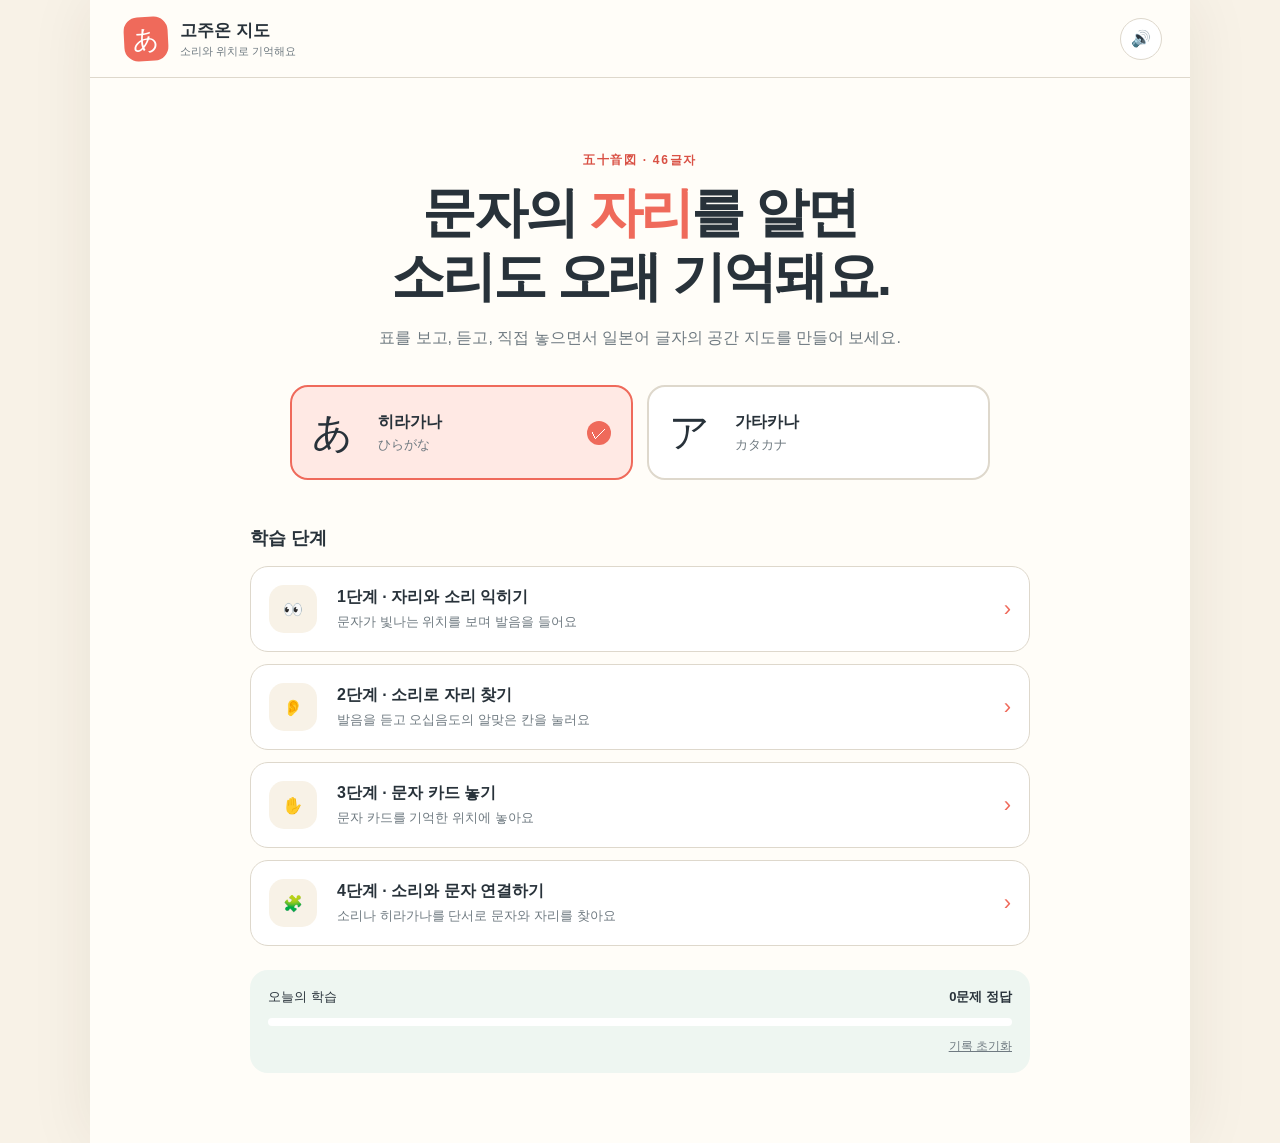
==== index.html @ cc7c589b "Initial classroom prototype" ====
<!doctype html>
<html lang="ko">
  <head>
    <meta charset="UTF-8" />
    <meta name="viewport" content="width=device-width, initial-scale=1.0" />
    <meta name="theme-color" content="#f26b5b" />
    <meta name="description" content="소리와 위치로 익히는 히라가나·가타카나 오십음도 학습" />
    <title>고주온 지도</title>
    <link rel="stylesheet" href="styles.css" />
  </head>
  <body>
    <div class="app-shell">
      <header class="topbar">
        <button class="brand" id="homeButton" aria-label="처음으로">
          <span class="brand-mark">あ</span>
          <span><strong>고주온 지도</strong><small>소리와 위치로 기억해요</small></span>
        </button>
        <button class="icon-button" id="soundButton" aria-label="소리 켜기/끄기" title="소리 켜기/끄기">🔊</button>
      </header>

      <main>
        <section id="homeScreen" class="screen active">
          <div class="hero">
            <p class="eyebrow">五十音図 · 46글자</p>
            <h1>문자의 <em>자리</em>를 알면<br />소리도 오래 기억돼요.</h1>
            <p>표를 보고, 듣고, 직접 놓으면서 일본어 글자의 공간 지도를 만들어 보세요.</p>
          </div>

          <div class="script-picker" role="group" aria-label="문자 선택">
            <button class="script-card selected" data-script="hiragana">
              <span class="sample">あ</span><span><strong>히라가나</strong><small>ひらがな</small></span><span class="check">✓</span>
            </button>
            <button class="script-card" data-script="katakana">
              <span class="sample">ア</span><span><strong>가타카나</strong><small>カタカナ</small></span><span class="check">✓</span>
            </button>
          </div>

          <h2 class="section-title">학습 단계</h2>
          <div class="lesson-list" id="lessonList"></div>

          <div class="progress-card">
            <div><span>오늘의 학습</span><strong id="totalCorrect">0문제 정답</strong></div>
            <div class="progress-track"><div id="progressFill"></div></div>
            <button id="resetProgress" class="text-button">기록 초기화</button>
          </div>
        </section>

        <section id="lessonScreen" class="screen">
          <div class="lesson-header">
            <button class="back-button" id="backButton">← 나가기</button>
            <div class="lesson-heading">
              <span id="lessonBadge">히라가나 · 1단계</span>
              <h1 id="lessonTitle">자리와 소리 익히기</h1>
            </div>
            <div class="score-pill"><span id="questionProgress">1 / 10</span><strong id="scoreText">정답 0</strong></div>
          </div>

          <div class="instruction" id="instruction"></div>
          <div class="prompt-card" id="promptCard" hidden>
            <span class="prompt-label" id="promptLabel">들리는 문자의 자리를 찾아보세요</span>
            <strong id="promptCharacter"></strong>
            <button id="replayButton" class="replay-button">▶ 소리 듣기</button>
          </div>

          <div class="board-wrap">
            <div id="gojuonBoard" class="gojuon-board" aria-label="오십음도표"></div>
          </div>

          <div id="cardArea" class="card-area" hidden>
            <p>문자 카드를 선택한 뒤 알맞은 칸을 누르세요.</p>
            <div id="cardTray" class="card-tray"></div>
          </div>

          <div class="lesson-actions">
            <button id="playSequenceButton" class="primary-button">▶ 학습 시작</button>
            <button id="nextButton" class="primary-button" hidden>다음 문제 →</button>
          </div>
          <div id="feedback" class="feedback" aria-live="polite"></div>
        </section>

        <section id="resultScreen" class="screen result-screen">
          <div class="result-icon">花</div>
          <p class="eyebrow">학습 완료</p>
          <h1 id="resultTitle">참 잘했어요!</h1>
          <p id="resultSummary"></p>
          <div class="result-stats">
            <div><strong id="resultScore">0</strong><span>정답</span></div>
            <div><strong id="resultAccuracy">0%</strong><span>정확도</span></div>
          </div>
          <button id="retryButton" class="primary-button">한 번 더 하기</button>
          <button id="resultHomeButton" class="secondary-button">학습 단계로 돌아가기</button>
        </section>
      </main>
    </div>
    <script src="app.js"></script>
  </body>
</html>
---- styles.css ----
:root {
  --ink: #28323a;
  --muted: #6f7a81;
  --paper: #fffdf8;
  --cream: #f8f2e7;
  --coral: #ef6a5b;
  --coral-dark: #d95145;
  --coral-pale: #ffe9e4;
  --green: #498c73;
  --line: #ded8cc;
  --shadow: 0 14px 36px rgba(71, 55, 38, .1);
}

* { box-sizing: border-box; }
body { margin: 0; color: var(--ink); background: var(--cream); font-family: -apple-system, BlinkMacSystemFont, "Pretendard", "Noto Sans KR", sans-serif; }
button { font: inherit; color: inherit; }
button:focus-visible { outline: 3px solid rgba(239, 106, 91, .35); outline-offset: 3px; }
.app-shell { min-height: 100vh; max-width: 1100px; margin: auto; background: var(--paper); box-shadow: 0 0 60px rgba(54, 43, 30, .08); }
.topbar { height: 78px; padding: 0 28px; display: flex; align-items: center; justify-content: space-between; border-bottom: 1px solid var(--line); }
.brand { display: flex; align-items: center; gap: 12px; border: 0; background: none; cursor: pointer; text-align: left; }
.brand-mark { width: 44px; height: 44px; display: grid; place-items: center; border-radius: 14px; color: white; background: var(--coral); font-family: serif; font-size: 26px; transform: rotate(-3deg); }
.brand strong, .brand small { display: block; }
.brand strong { font-size: 17px; }
.brand small { margin-top: 2px; color: var(--muted); font-size: 11px; }
.icon-button { width: 42px; height: 42px; border: 1px solid var(--line); border-radius: 50%; background: white; cursor: pointer; }
.screen { display: none; padding: 44px clamp(20px, 5vw, 64px) 70px; }
.screen.active { display: block; }
.hero { text-align: center; padding: 18px 0 32px; }
.eyebrow { color: var(--coral-dark); text-transform: uppercase; letter-spacing: .14em; font-size: 12px; font-weight: 800; }
.hero h1 { margin: 12px 0 16px; font-size: clamp(32px, 5vw, 54px); line-height: 1.18; letter-spacing: -.05em; }
.hero h1 em { color: var(--coral); font-style: normal; }
.hero > p:last-child { max-width: 590px; margin: auto; color: var(--muted); line-height: 1.8; }
.script-picker { display: grid; grid-template-columns: repeat(2, 1fr); gap: 14px; max-width: 700px; margin: 0 auto 46px; }
.script-card { position: relative; display: flex; align-items: center; gap: 16px; padding: 18px 20px; border: 2px solid var(--line); border-radius: 18px; background: white; cursor: pointer; text-align: left; transition: .2s; }
.script-card:hover { transform: translateY(-2px); box-shadow: var(--shadow); }
.script-card.selected { border-color: var(--coral); background: var(--coral-pale); }
.script-card .sample { width: 50px; font: 40px serif; }
.script-card strong, .script-card small { display: block; }
.script-card small { color: var(--muted); margin-top: 3px; }
.check { margin-left: auto; width: 24px; height: 24px; display: none; place-items: center; border-radius: 50%; background: var(--coral); color: white; }
.selected .check { display: grid; }
.section-title { max-width: 780px; margin: 0 auto 16px; font-size: 18px; }
.lesson-list { max-width: 780px; margin: auto; display: grid; gap: 12px; }
.lesson-card { display: grid; grid-template-columns: 52px 1fr auto; gap: 16px; align-items: center; width: 100%; padding: 18px; border: 1px solid var(--line); border-radius: 18px; background: white; cursor: pointer; text-align: left; transition: .2s; }
.lesson-card:hover { border-color: var(--coral); transform: translateX(4px); }
.lesson-number { width: 48px; height: 48px; display: grid; place-items: center; border-radius: 15px; background: var(--cream); color: var(--coral-dark); font-weight: 900; }
.lesson-card strong, .lesson-card small { display: block; }
.lesson-card small { color: var(--muted); margin-top: 5px; }
.lesson-arrow { color: var(--coral); font-size: 22px; }
.progress-card { max-width: 780px; margin: 24px auto 0; padding: 18px; border-radius: 18px; background: #eef6f1; }
.progress-card > div:first-child { display: flex; justify-content: space-between; font-size: 13px; }
.progress-track { height: 8px; margin-top: 12px; overflow: hidden; border-radius: 99px; background: white; }
.progress-track div { height: 100%; width: 0; border-radius: inherit; background: var(--green); transition: width .4s; }
.text-button { display: block; margin: 12px 0 0 auto; padding: 0; border: 0; background: none; color: var(--muted); font-size: 12px; cursor: pointer; text-decoration: underline; }

.lesson-header { display: grid; grid-template-columns: 1fr auto 1fr; align-items: center; gap: 18px; }
.back-button { justify-self: start; border: 0; background: none; color: var(--muted); cursor: pointer; }
.lesson-heading { text-align: center; }
.lesson-heading span { color: var(--coral-dark); font-size: 12px; font-weight: 800; }
.lesson-heading h1 { margin: 5px 0 0; font-size: 24px; }
.score-pill { justify-self: end; padding: 10px 14px; border-radius: 14px; background: var(--cream); font-size: 12px; text-align: right; }
.score-pill span, .score-pill strong { display: block; }
.score-pill strong { color: var(--green); margin-top: 2px; }
.instruction { max-width: 700px; margin: 30px auto 18px; text-align: center; color: var(--muted); line-height: 1.6; }
.prompt-card { max-width: 520px; min-height: 86px; margin: 18px auto; padding: 14px 18px; border: 1px solid #f1c9c3; border-radius: 18px; background: var(--coral-pale); text-align: center; }
.prompt-label { display: block; font-size: 12px; color: var(--coral-dark); }
.prompt-card strong { display: block; margin: 5px 0; font: 36px serif; }
.replay-button { min-width: 150px; padding: 11px 18px; border: 2px solid var(--coral); border-radius: 99px; background: white; color: var(--coral-dark); cursor: pointer; font-size: 14px; font-weight: 800; box-shadow: 0 5px 14px rgba(239, 106, 91, .14); }
.replay-button:hover { color: white; background: var(--coral); }
.board-wrap { overflow-x: auto; padding: 12px 2px 18px; }
.gojuon-board { min-width: 680px; max-width: 860px; margin: auto; display: grid; grid-template-columns: 48px repeat(10, 1fr); gap: 5px; direction: rtl; }
.cell { direction: ltr; min-height: 64px; display: grid; place-items: center; border: 1px solid var(--line); border-radius: 10px; background: white; font: 28px serif; cursor: default; transition: .18s; }
.cell.header { min-height: 36px; border: 0; background: transparent; color: var(--muted); font: 12px sans-serif; font-weight: 700; }
.cell.playable, .cell.drop-target { cursor: pointer; }
.cell.playable:hover, .cell.drop-target:hover { border-color: var(--coral); background: var(--coral-pale); }
.cell.empty-slot { color: transparent; background: #f5f2eb; border-style: dashed; }
.cell.target-empty { font-size: 0; border-style: dashed; background: #fff; }
.cell.flash { color: white; background: var(--coral); border-color: var(--coral); transform: scale(1.08); box-shadow: 0 0 0 5px var(--coral-pale); }
.cell.correct { color: white; background: var(--green); border-color: var(--green); }
.cell.wrong { animation: shake .32s; border-color: var(--coral); background: var(--coral-pale); }
@keyframes shake { 25% { transform: translateX(-5px); } 75% { transform: translateX(5px); } }
.card-area { max-width: 860px; margin: 4px auto 0; padding: 16px; border-radius: 18px; background: var(--cream); }
.card-area p { margin: 0 0 12px; text-align: center; color: var(--muted); font-size: 13px; }
.card-tray { display: flex; flex-wrap: wrap; justify-content: center; gap: 8px; }
.letter-card { min-width: 49px; height: 49px; border: 2px solid white; border-radius: 12px; background: white; box-shadow: 0 3px 9px rgba(60, 43, 22, .1); font: 24px serif; cursor: pointer; }
.letter-card.selected { border-color: var(--coral); background: var(--coral-pale); transform: translateY(-3px); }
.letter-card.used { opacity: .2; pointer-events: none; }
.lesson-actions { text-align: center; margin-top: 20px; }
.primary-button, .secondary-button { min-width: 190px; padding: 14px 22px; border-radius: 14px; cursor: pointer; font-weight: 800; }
.primary-button { border: 0; color: white; background: var(--coral); box-shadow: 0 8px 20px rgba(239, 106, 91, .25); }
.primary-button:hover { background: var(--coral-dark); }
.secondary-button { border: 1px solid var(--line); background: white; }
.feedback { min-height: 28px; margin-top: 14px; text-align: center; font-weight: 800; }
.feedback.good { color: var(--green); }
.feedback.bad { color: var(--coral-dark); }
.result-screen { max-width: 620px; margin: auto; padding-top: 100px; text-align: center; }
.result-icon { width: 90px; height: 90px; display: grid; place-items: center; margin: auto; border-radius: 50%; background: var(--coral-pale); color: var(--coral-dark); font: 44px serif; }
.result-screen h1 { margin: 8px 0; font-size: 38px; }
.result-screen > p:not(.eyebrow) { color: var(--muted); }
.result-stats { display: flex; justify-content: center; gap: 12px; margin: 30px 0; }
.result-stats div { min-width: 130px; padding: 20px; border-radius: 18px; background: var(--cream); }
.result-stats strong, .result-stats span { display: block; }
.result-stats strong { color: var(--coral-dark); font-size: 30px; }
.result-stats span { color: var(--muted); font-size: 12px; }
.result-screen .secondary-button { display: block; margin: 12px auto; }

@media (max-width: 700px) {
  .topbar { height: 66px; padding: 0 16px; }
  .screen { padding: 28px 16px 50px; }
  .script-picker { grid-template-columns: 1fr; }
  .lesson-header { grid-template-columns: 1fr 1fr; }
  .lesson-heading { grid-column: 1 / -1; grid-row: 2; }
  .score-pill { grid-column: 2; grid-row: 1; }
  .gojuon-board { min-width: 620px; }
  .cell { min-height: 57px; font-size: 25px; }
  .lesson-card { grid-template-columns: 45px 1fr auto; padding: 14px; }
}

@media (prefers-reduced-motion: reduce) { * { animation-duration: .01ms !important; transition-duration: .01ms !important; } }
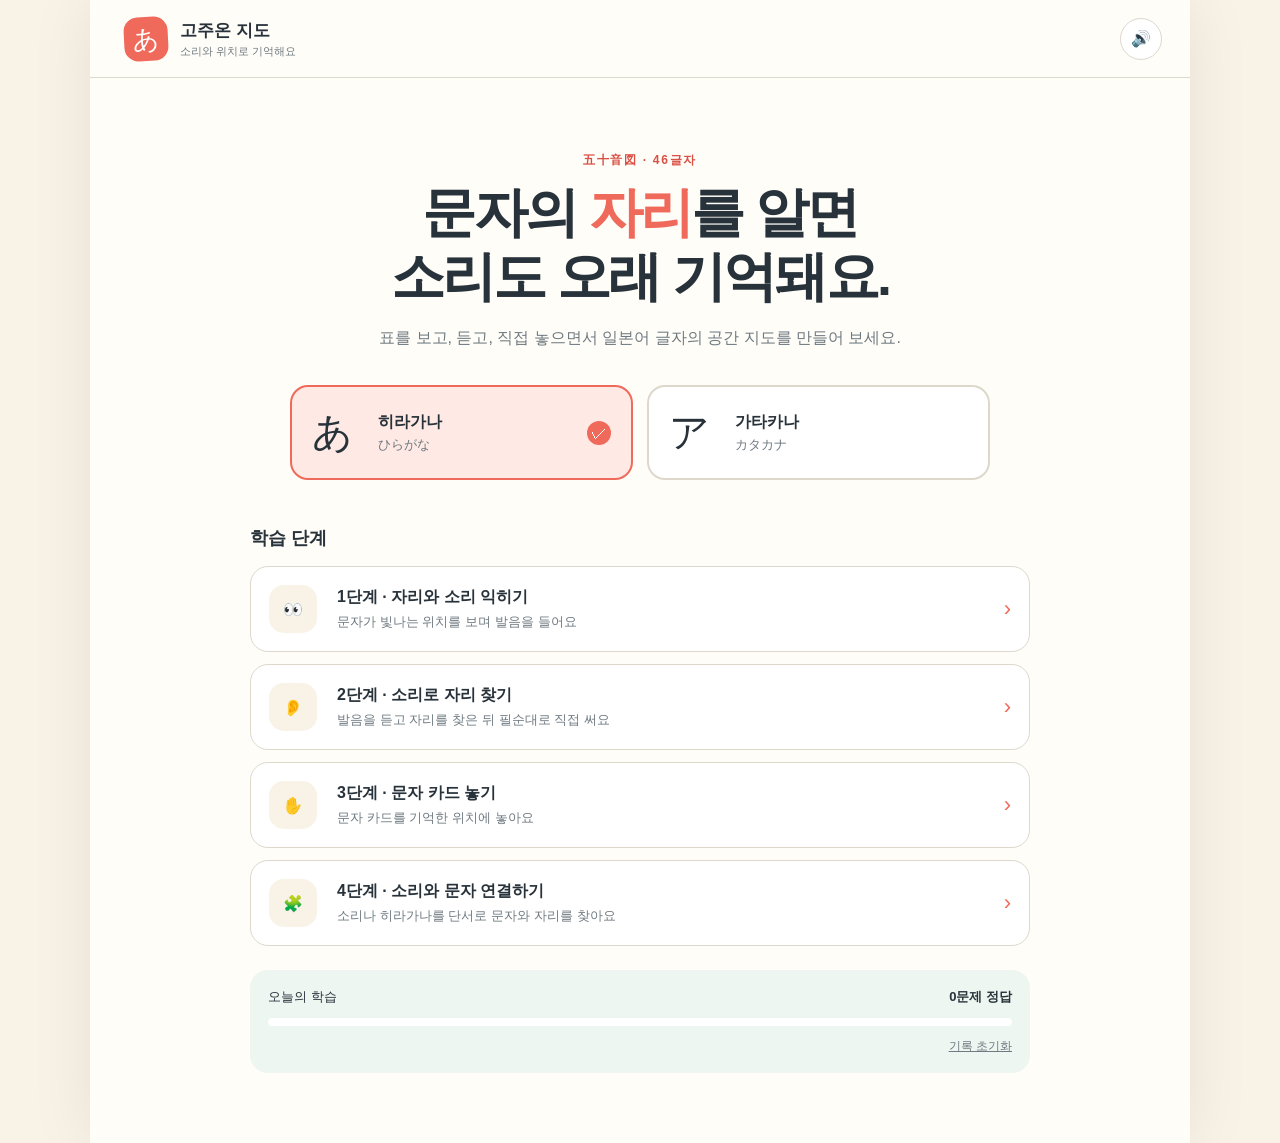
==== commit 5afd8720: "Add guided kana stroke-order practice" ====
--- a/index.html
+++ b/index.html
@@ -91,6 +91,26 @@
           <button id="resultHomeButton" class="secondary-button">학습 단계로 돌아가기</button>
         </section>
       </main>
+
+      <div id="strokePractice" class="stroke-practice" hidden>
+        <div class="stroke-backdrop"></div>
+        <section class="stroke-dialog" role="dialog" aria-modal="true" aria-labelledby="strokeTitle">
+          <p class="eyebrow">필순 안내</p>
+          <h2 id="strokeTitle"><span id="strokeCharacter">あ</span>를 따라 써보세요</h2>
+          <p class="stroke-description">붉은 선이 나타나는 순서와 방향을 잘 살펴보세요.</p>
+          <div class="stroke-canvas">
+            <span class="guide-line vertical"></span>
+            <span class="guide-line horizontal"></span>
+            <img id="strokeImage" alt="문자 획순 애니메이션" />
+          </div>
+          <button id="replayStrokeButton" class="secondary-button">↻ 필순 다시 보기</button>
+          <div class="paper-prompt">
+            <span>✏️</span>
+            <div><strong>이제 종이나 연습장에 직접 써보세요.</strong><small>천천히 필순을 지키며 3번 써봅니다.</small></div>
+          </div>
+          <button id="writingDoneButton" class="primary-button">다 썼어요 →</button>
+        </section>
+      </div>
     </div>
     <script src="app.js"></script>
   </body>
--- a/styles.css
+++ b/styles.css
@@ -103,6 +103,26 @@
 .result-stats strong { color: var(--coral-dark); font-size: 30px; }
 .result-stats span { color: var(--muted); font-size: 12px; }
 .result-screen .secondary-button { display: block; margin: 12px auto; }
+.stroke-practice[hidden] { display: none; }
+.stroke-practice { position: fixed; inset: 0; z-index: 20; display: grid; place-items: center; padding: 20px; }
+.stroke-backdrop { position: absolute; inset: 0; background: rgba(40, 50, 58, .58); backdrop-filter: blur(5px); }
+.stroke-dialog { position: relative; width: min(510px, 100%); max-height: calc(100vh - 32px); overflow-y: auto; padding: 28px; border-radius: 26px; background: var(--paper); box-shadow: 0 24px 70px rgba(25, 28, 30, .25); text-align: center; }
+.stroke-dialog .eyebrow { margin: 0; }
+.stroke-dialog h2 { margin: 6px 0 4px; font-size: 25px; }
+.stroke-dialog h2 span { color: var(--coral-dark); font: 38px serif; }
+.stroke-description { margin: 0 0 14px; color: var(--muted); font-size: 13px; }
+.stroke-canvas { position: relative; width: min(290px, 75vw); aspect-ratio: 1; margin: 0 auto 14px; overflow: hidden; border: 2px solid var(--line); border-radius: 20px; background: white; }
+.stroke-canvas img { position: relative; z-index: 2; width: 100%; height: 100%; object-fit: contain; }
+.guide-line { position: absolute; z-index: 1; display: block; opacity: .55; border-color: #d8d2c7; border-style: dashed; }
+.guide-line.vertical { top: 0; bottom: 0; left: 50%; border-left-width: 1px; }
+.guide-line.horizontal { left: 0; right: 0; top: 50%; border-top-width: 1px; }
+.stroke-dialog > .secondary-button { min-width: 155px; padding: 10px 15px; font-size: 13px; }
+.paper-prompt { display: flex; align-items: center; gap: 12px; margin: 18px 0; padding: 14px 16px; border-radius: 16px; background: #eef6f1; text-align: left; }
+.paper-prompt > span { font-size: 26px; }
+.paper-prompt strong, .paper-prompt small { display: block; }
+.paper-prompt strong { font-size: 14px; }
+.paper-prompt small { margin-top: 4px; color: var(--muted); font-size: 12px; }
+body.modal-open { overflow: hidden; }
 
 @media (max-width: 700px) {
   .topbar { height: 66px; padding: 0 16px; }
@@ -114,6 +134,8 @@
   .gojuon-board { min-width: 620px; }
   .cell { min-height: 57px; font-size: 25px; }
   .lesson-card { grid-template-columns: 45px 1fr auto; padding: 14px; }
+  .stroke-dialog { padding: 22px 18px; }
+  .stroke-canvas { width: min(250px, 72vw); }
 }
 
 @media (prefers-reduced-motion: reduce) { * { animation-duration: .01ms !important; transition-duration: .01ms !important; } }
